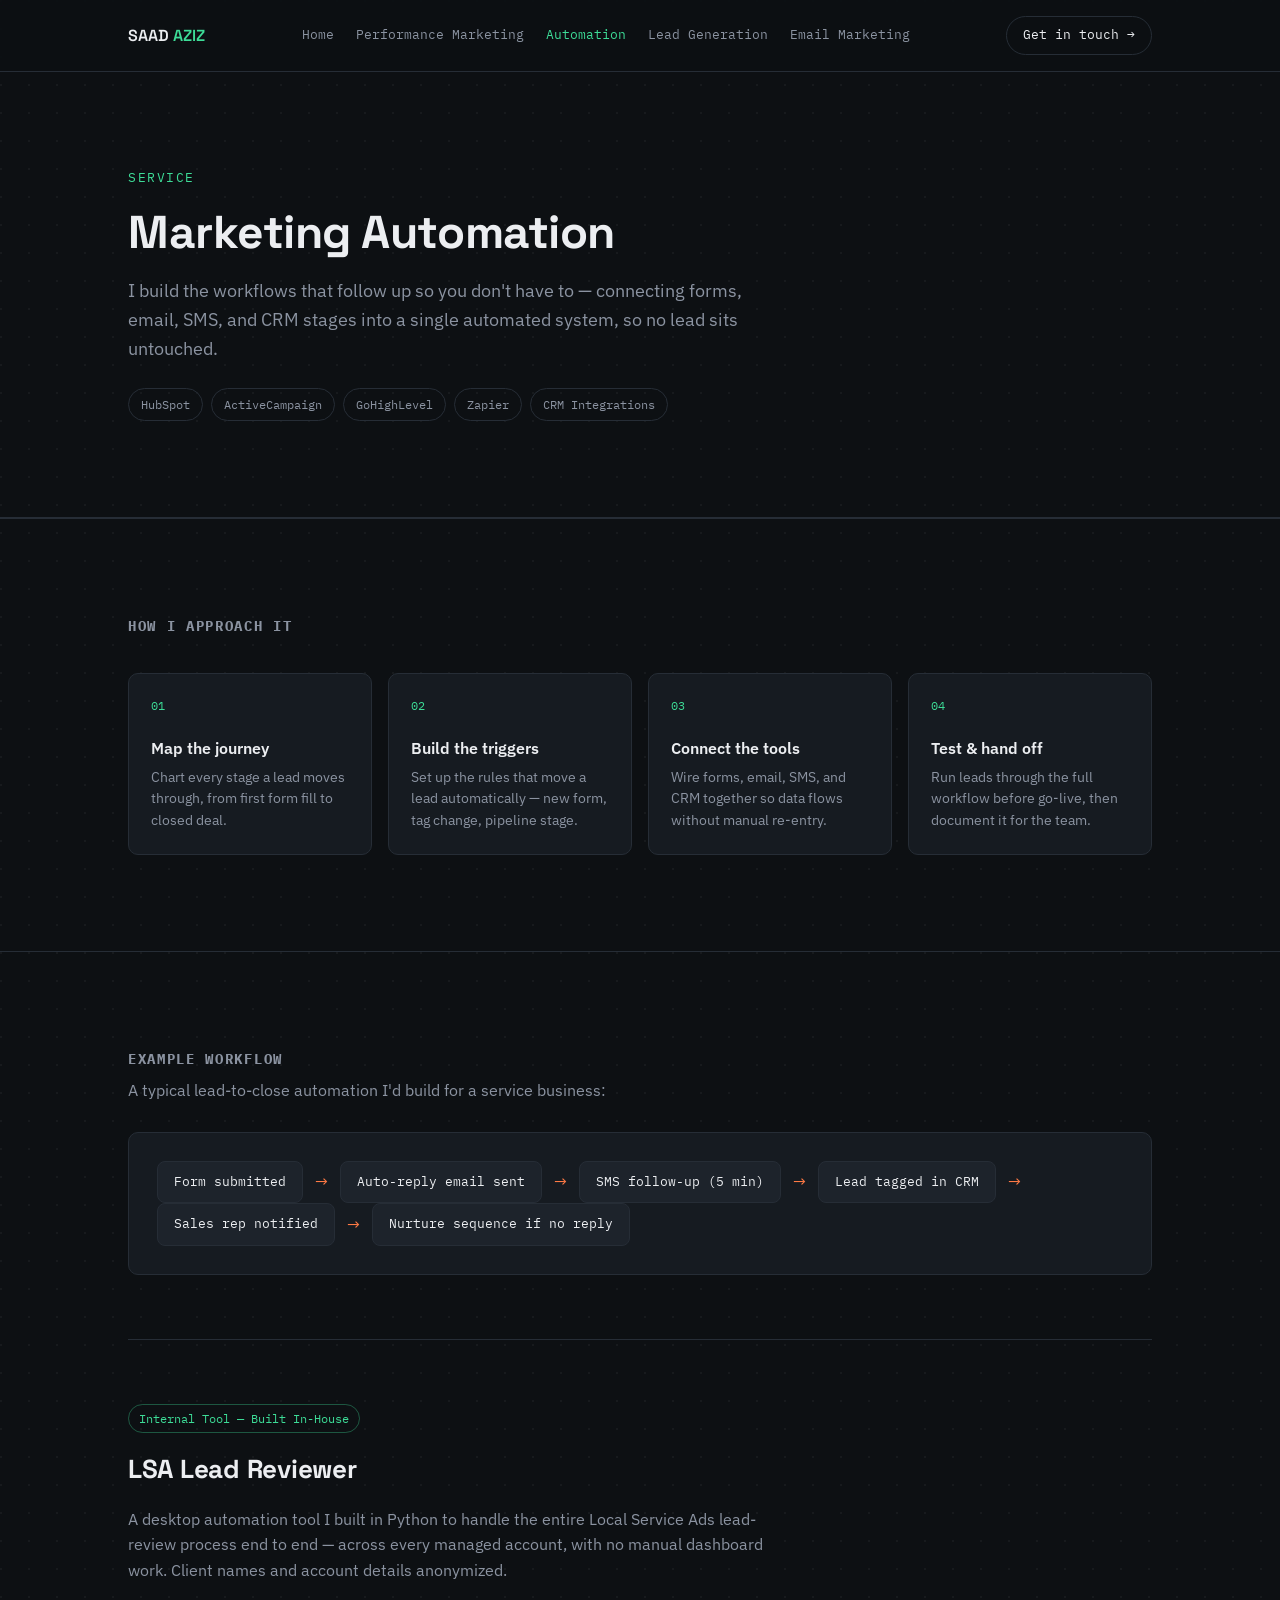
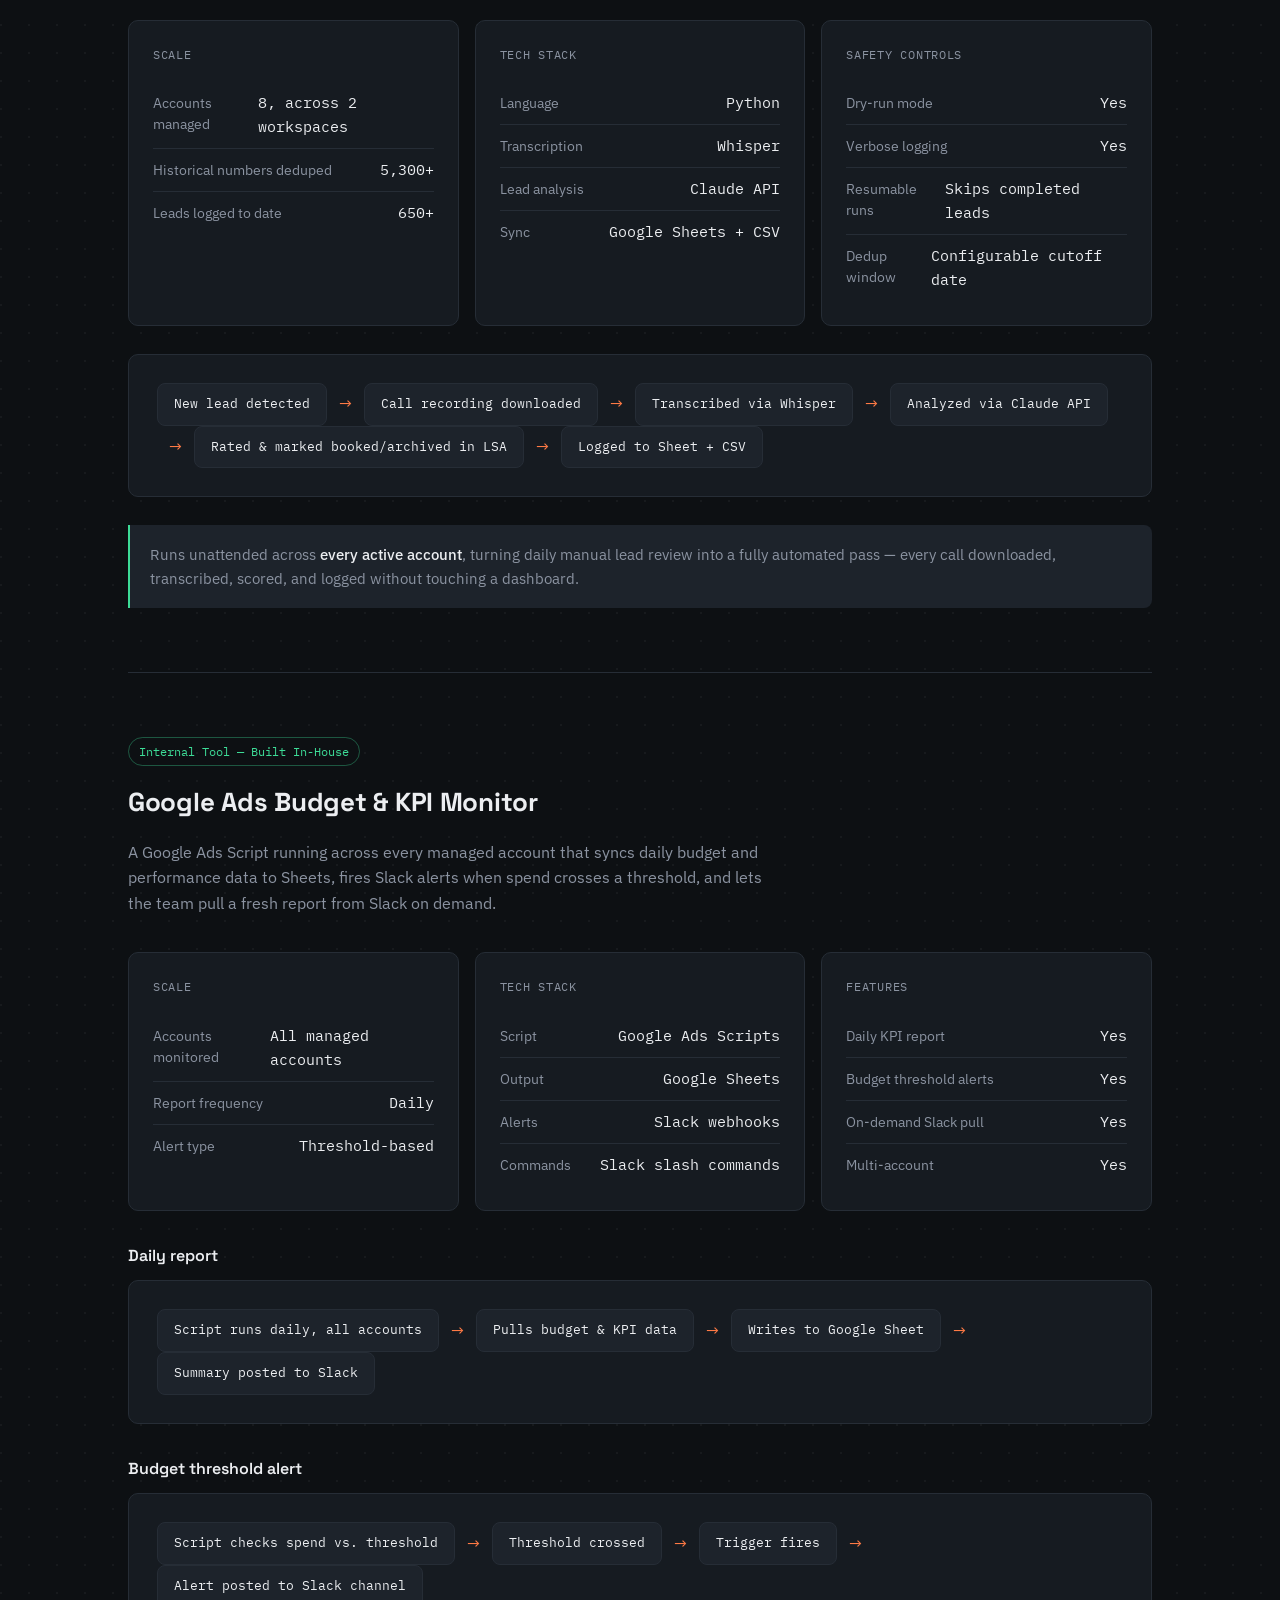
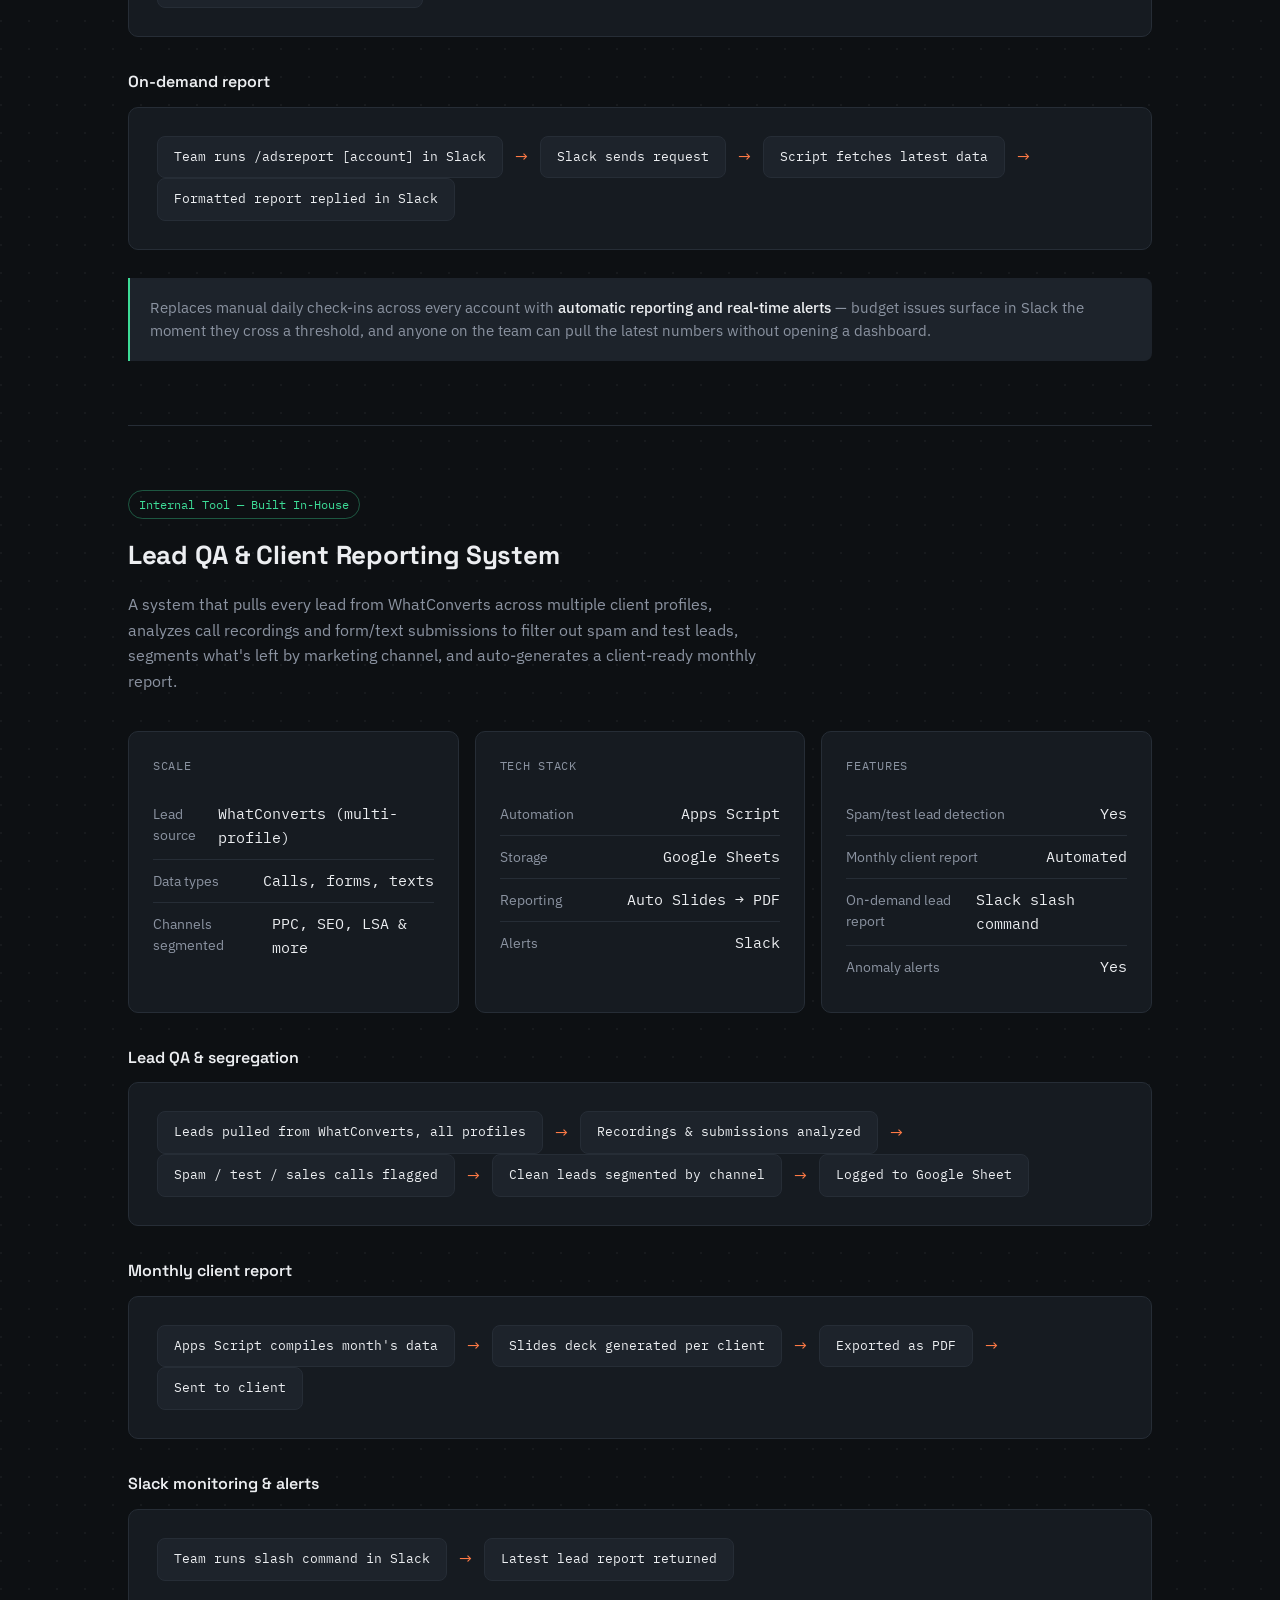
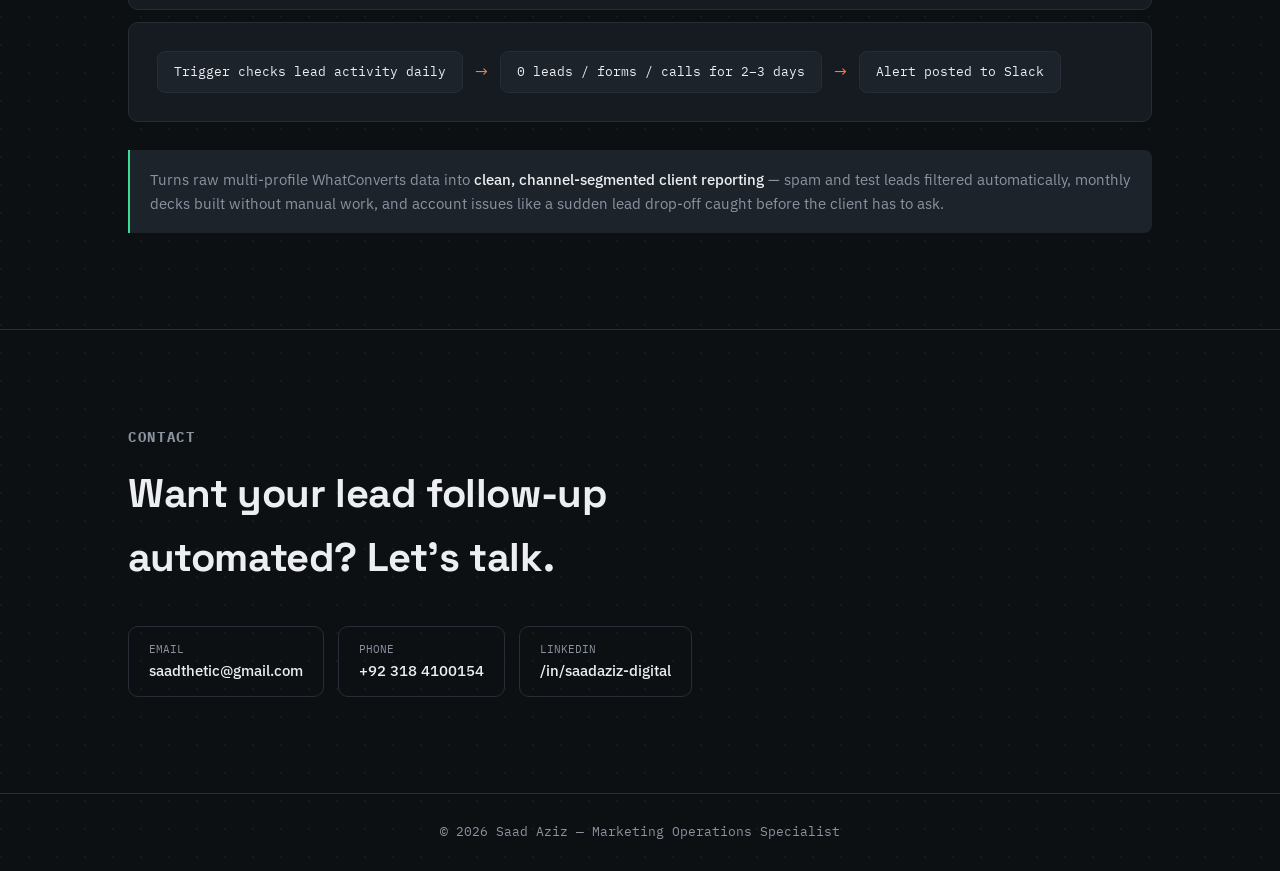
==== automation.html @ 1f9996ec "Add files via upload" ====
<!DOCTYPE html>
<html lang="en">
<head>
<meta charset="UTF-8">
<meta name="viewport" content="width=device-width, initial-scale=1.0">
<title>Marketing Automation — Saad Aziz</title>
<meta name="description" content="Marketing automation and workflow builds by Saad Aziz — connecting forms, email, SMS, and CRM stages.">
<link rel="preconnect" href="https://fonts.googleapis.com">
<link rel="preconnect" href="https://fonts.gstatic.com" crossorigin>
<link href="https://fonts.googleapis.com/css2?family=Space+Grotesk:wght@500;600;700&family=IBM+Plex+Sans:wght@400;500;600&family=IBM+Plex+Mono:wght@400;500&display=swap" rel="stylesheet">
<link rel="stylesheet" href="style.css">
</head>
<body>

<header class="top">
  <div class="topbar">
    <a class="brand" href="index.html">SAAD <span>AZIZ</span></a>
    <nav class="pages">
      <a href="index.html">Home</a>
      <a href="performance-marketing.html">Performance Marketing</a>
      <a href="automation.html" class="active">Automation</a>
      <a href="lead-generation.html">Lead Generation</a>
      <a href="email-marketing.html">Email Marketing</a>
    </nav>
    <a class="top-cta" href="#contact">Get in touch →</a>
  </div>
</header>

<section class="hero service-hero">
  <div class="wrap">
    <div class="eyebrow">Service</div>
    <h1>Marketing Automation</h1>
    <p class="lede">I build the workflows that follow up so you don't have to — connecting forms, email, SMS, and CRM stages into a single automated system, so no lead sits untouched.</p>
    <div class="tool-badges">
      <span class="badge">HubSpot</span>
      <span class="badge">ActiveCampaign</span>
      <span class="badge">GoHighLevel</span>
      <span class="badge">Zapier</span>
      <span class="badge">CRM Integrations</span>
    </div>
  </div>
</section>

<section class="process">
  <div class="wrap">
    <h2 class="section-label">How I approach it</h2>
    <div class="process-grid">
      <div class="process-card">
        <span class="process-step-num">01</span>
        <h4>Map the journey</h4>
        <p>Chart every stage a lead moves through, from first form fill to closed deal.</p>
      </div>
      <div class="process-card">
        <span class="process-step-num">02</span>
        <h4>Build the triggers</h4>
        <p>Set up the rules that move a lead automatically — new form, tag change, pipeline stage.</p>
      </div>
      <div class="process-card">
        <span class="process-step-num">03</span>
        <h4>Connect the tools</h4>
        <p>Wire forms, email, SMS, and CRM together so data flows without manual re-entry.</p>
      </div>
      <div class="process-card">
        <span class="process-step-num">04</span>
        <h4>Test &amp; hand off</h4>
        <p>Run leads through the full workflow before go-live, then document it for the team.</p>
      </div>
    </div>
  </div>
</section>

<section class="work" id="work">
  <div class="wrap">
    <h2 class="section-label">Example workflow</h2>
    <p style="color:var(--muted); max-width:620px; margin-top:8px;">A typical lead-to-close automation I'd build for a service business:</p>

    <div class="flow-diagram" style="margin-top:28px;">
      <span class="flow-step">Form submitted</span><span class="flow-arrow">→</span>
      <span class="flow-step">Auto-reply email sent</span><span class="flow-arrow">→</span>
      <span class="flow-step">SMS follow-up (5 min)</span><span class="flow-arrow">→</span>
      <span class="flow-step">Lead tagged in CRM</span><span class="flow-arrow">→</span>
      <span class="flow-step">Sales rep notified</span><span class="flow-arrow">→</span>
      <span class="flow-step">Nurture sequence if no reply</span>
    </div>

    <div class="case-block" style="margin-top:64px; padding-top:64px; border-top:1px solid var(--line);">
      <div class="case-head">
        <span class="case-tag">Internal Tool — Built In-House</span>
        <h3>LSA Lead Reviewer</h3>
        <p>A desktop automation tool I built in Python to handle the entire Local Service Ads lead-review process end to end — across every managed account, with no manual dashboard work. Client names and account details anonymized.</p>
      </div>

      <div class="stat-grid">
        <div class="stat-panel">
          <span class="stat-panel-label">Scale</span>
          <div class="stat-row"><span class="k">Accounts managed</span><span class="v">8, across 2 workspaces</span></div>
          <div class="stat-row"><span class="k">Historical numbers deduped</span><span class="v">5,300+</span></div>
          <div class="stat-row"><span class="k">Leads logged to date</span><span class="v">650+</span></div>
        </div>
        <div class="stat-panel">
          <span class="stat-panel-label">Tech stack</span>
          <div class="stat-row"><span class="k">Language</span><span class="v">Python</span></div>
          <div class="stat-row"><span class="k">Transcription</span><span class="v">Whisper</span></div>
          <div class="stat-row"><span class="k">Lead analysis</span><span class="v">Claude API</span></div>
          <div class="stat-row"><span class="k">Sync</span><span class="v">Google Sheets + CSV</span></div>
        </div>
        <div class="stat-panel">
          <span class="stat-panel-label">Safety controls</span>
          <div class="stat-row"><span class="k">Dry-run mode</span><span class="v">Yes</span></div>
          <div class="stat-row"><span class="k">Verbose logging</span><span class="v">Yes</span></div>
          <div class="stat-row"><span class="k">Resumable runs</span><span class="v">Skips completed leads</span></div>
          <div class="stat-row"><span class="k">Dedup window</span><span class="v">Configurable cutoff date</span></div>
        </div>
      </div>

      <div class="flow-diagram" style="margin-top:28px;">
        <span class="flow-step">New lead detected</span><span class="flow-arrow">→</span>
        <span class="flow-step">Call recording downloaded</span><span class="flow-arrow">→</span>
        <span class="flow-step">Transcribed via Whisper</span><span class="flow-arrow">→</span>
        <span class="flow-step">Analyzed via Claude API</span><span class="flow-arrow">→</span>
        <span class="flow-step">Rated &amp; marked booked/archived in LSA</span><span class="flow-arrow">→</span>
        <span class="flow-step">Logged to Sheet + CSV</span>
      </div>

      <div class="case-note">
        Runs unattended across <strong>every active account</strong>, turning daily manual lead review into a fully automated pass — every call downloaded, transcribed, scored, and logged without touching a dashboard.
      </div>
    </div>

    <div class="case-block" style="margin-top:64px; padding-top:64px; border-top:1px solid var(--line);">
      <div class="case-head">
        <span class="case-tag">Internal Tool — Built In-House</span>
        <h3>Google Ads Budget &amp; KPI Monitor</h3>
        <p>A Google Ads Script running across every managed account that syncs daily budget and performance data to Sheets, fires Slack alerts when spend crosses a threshold, and lets the team pull a fresh report from Slack on demand.</p>
      </div>

      <div class="stat-grid">
        <div class="stat-panel">
          <span class="stat-panel-label">Scale</span>
          <div class="stat-row"><span class="k">Accounts monitored</span><span class="v">All managed accounts</span></div>
          <div class="stat-row"><span class="k">Report frequency</span><span class="v">Daily</span></div>
          <div class="stat-row"><span class="k">Alert type</span><span class="v">Threshold-based</span></div>
        </div>
        <div class="stat-panel">
          <span class="stat-panel-label">Tech stack</span>
          <div class="stat-row"><span class="k">Script</span><span class="v">Google Ads Scripts</span></div>
          <div class="stat-row"><span class="k">Output</span><span class="v">Google Sheets</span></div>
          <div class="stat-row"><span class="k">Alerts</span><span class="v">Slack webhooks</span></div>
          <div class="stat-row"><span class="k">Commands</span><span class="v">Slack slash commands</span></div>
        </div>
        <div class="stat-panel">
          <span class="stat-panel-label">Features</span>
          <div class="stat-row"><span class="k">Daily KPI report</span><span class="v">Yes</span></div>
          <div class="stat-row"><span class="k">Budget threshold alerts</span><span class="v">Yes</span></div>
          <div class="stat-row"><span class="k">On-demand Slack pull</span><span class="v">Yes</span></div>
          <div class="stat-row"><span class="k">Multi-account</span><span class="v">Yes</span></div>
        </div>
      </div>

      <h4 style="font-family:'Space Grotesk',sans-serif; font-size:16px; margin:32px 0 12px; color:var(--text); font-weight:600;">Daily report</h4>
      <div class="flow-diagram">
        <span class="flow-step">Script runs daily, all accounts</span><span class="flow-arrow">→</span>
        <span class="flow-step">Pulls budget &amp; KPI data</span><span class="flow-arrow">→</span>
        <span class="flow-step">Writes to Google Sheet</span><span class="flow-arrow">→</span>
        <span class="flow-step">Summary posted to Slack</span>
      </div>

      <h4 style="font-family:'Space Grotesk',sans-serif; font-size:16px; margin:32px 0 12px; color:var(--text); font-weight:600;">Budget threshold alert</h4>
      <div class="flow-diagram">
        <span class="flow-step">Script checks spend vs. threshold</span><span class="flow-arrow">→</span>
        <span class="flow-step">Threshold crossed</span><span class="flow-arrow">→</span>
        <span class="flow-step">Trigger fires</span><span class="flow-arrow">→</span>
        <span class="flow-step">Alert posted to Slack channel</span>
      </div>

      <h4 style="font-family:'Space Grotesk',sans-serif; font-size:16px; margin:32px 0 12px; color:var(--text); font-weight:600;">On-demand report</h4>
      <div class="flow-diagram">
        <span class="flow-step">Team runs /adsreport [account] in Slack</span><span class="flow-arrow">→</span>
        <span class="flow-step">Slack sends request</span><span class="flow-arrow">→</span>
        <span class="flow-step">Script fetches latest data</span><span class="flow-arrow">→</span>
        <span class="flow-step">Formatted report replied in Slack</span>
      </div>

      <div class="case-note">
        Replaces manual daily check-ins across every account with <strong>automatic reporting and real-time alerts</strong> — budget issues surface in Slack the moment they cross a threshold, and anyone on the team can pull the latest numbers without opening a dashboard.
      </div>
    </div>

    <div class="case-block" style="margin-top:64px; padding-top:64px; border-top:1px solid var(--line);">
      <div class="case-head">
        <span class="case-tag">Internal Tool — Built In-House</span>
        <h3>Lead QA &amp; Client Reporting System</h3>
        <p>A system that pulls every lead from WhatConverts across multiple client profiles, analyzes call recordings and form/text submissions to filter out spam and test leads, segments what's left by marketing channel, and auto-generates a client-ready monthly report.</p>
      </div>

      <div class="stat-grid">
        <div class="stat-panel">
          <span class="stat-panel-label">Scale</span>
          <div class="stat-row"><span class="k">Lead source</span><span class="v">WhatConverts (multi-profile)</span></div>
          <div class="stat-row"><span class="k">Data types</span><span class="v">Calls, forms, texts</span></div>
          <div class="stat-row"><span class="k">Channels segmented</span><span class="v">PPC, SEO, LSA &amp; more</span></div>
        </div>
        <div class="stat-panel">
          <span class="stat-panel-label">Tech stack</span>
          <div class="stat-row"><span class="k">Automation</span><span class="v">Apps Script</span></div>
          <div class="stat-row"><span class="k">Storage</span><span class="v">Google Sheets</span></div>
          <div class="stat-row"><span class="k">Reporting</span><span class="v">Auto Slides → PDF</span></div>
          <div class="stat-row"><span class="k">Alerts</span><span class="v">Slack</span></div>
        </div>
        <div class="stat-panel">
          <span class="stat-panel-label">Features</span>
          <div class="stat-row"><span class="k">Spam/test lead detection</span><span class="v">Yes</span></div>
          <div class="stat-row"><span class="k">Monthly client report</span><span class="v">Automated</span></div>
          <div class="stat-row"><span class="k">On-demand lead report</span><span class="v">Slack slash command</span></div>
          <div class="stat-row"><span class="k">Anomaly alerts</span><span class="v">Yes</span></div>
        </div>
      </div>

      <h4 style="font-family:'Space Grotesk',sans-serif; font-size:16px; margin:32px 0 12px; color:var(--text); font-weight:600;">Lead QA &amp; segregation</h4>
      <div class="flow-diagram">
        <span class="flow-step">Leads pulled from WhatConverts, all profiles</span><span class="flow-arrow">→</span>
        <span class="flow-step">Recordings &amp; submissions analyzed</span><span class="flow-arrow">→</span>
        <span class="flow-step">Spam / test / sales calls flagged</span><span class="flow-arrow">→</span>
        <span class="flow-step">Clean leads segmented by channel</span><span class="flow-arrow">→</span>
        <span class="flow-step">Logged to Google Sheet</span>
      </div>

      <h4 style="font-family:'Space Grotesk',sans-serif; font-size:16px; margin:32px 0 12px; color:var(--text); font-weight:600;">Monthly client report</h4>
      <div class="flow-diagram">
        <span class="flow-step">Apps Script compiles month's data</span><span class="flow-arrow">→</span>
        <span class="flow-step">Slides deck generated per client</span><span class="flow-arrow">→</span>
        <span class="flow-step">Exported as PDF</span><span class="flow-arrow">→</span>
        <span class="flow-step">Sent to client</span>
      </div>

      <h4 style="font-family:'Space Grotesk',sans-serif; font-size:16px; margin:32px 0 12px; color:var(--text); font-weight:600;">Slack monitoring &amp; alerts</h4>
      <div class="flow-diagram">
        <span class="flow-step">Team runs slash command in Slack</span><span class="flow-arrow">→</span>
        <span class="flow-step">Latest lead report returned</span>
      </div>
      <div class="flow-diagram" style="margin-top:12px;">
        <span class="flow-step">Trigger checks lead activity daily</span><span class="flow-arrow">→</span>
        <span class="flow-step">0 leads / forms / calls for 2–3 days</span><span class="flow-arrow">→</span>
        <span class="flow-step">Alert posted to Slack</span>
      </div>

      <div class="case-note">
        Turns raw multi-profile WhatConverts data into <strong>clean, channel-segmented client reporting</strong> — spam and test leads filtered automatically, monthly decks built without manual work, and account issues like a sudden lead drop-off caught before the client has to ask.
      </div>
    </div>

    <!--
      ADD MORE CASE STUDIES HERE.
      Copy a .case-block above and paste it below this comment for the next automation
      project — client workflows or more internal tools both work well here.
    -->
  </div>
</section>

<section class="contact" id="contact">
  <div class="wrap">
    <h2 class="section-label">Contact</h2>
    <h3 style="margin-top:14px;">Want your lead follow-up automated? Let's talk.</h3>
    <div class="contact-links">
      <a class="clink" href="mailto:saadthetic@gmail.com">
        <div><span class="lab">Email</span><span class="val">saadthetic@gmail.com</span></div>
      </a>
      <a class="clink" href="tel:+923184100154">
        <div><span class="lab">Phone</span><span class="val">+92 318 4100154</span></div>
      </a>
      <a class="clink" href="https://www.linkedin.com/in/saadaziz-digital/" target="_blank" rel="noopener">
        <div><span class="lab">LinkedIn</span><span class="val">/in/saadaziz-digital</span></div>
      </a>
    </div>
  </div>
</section>

<footer>© 2026 Saad Aziz — Marketing Operations Specialist</footer>

</body>
</html>
---- style.css ----
:root{
  --bg:#0D1013;
  --surface:#161B21;
  --surface-2:#1D232B;
  --line:#262D36;
  --text:#ECEEF1;
  --muted:#8B93A1;
  --mint:#3DDC97;
  --coral:#FF7A45;
  --radius:10px;
}
*{box-sizing:border-box;}
html{scroll-behavior:smooth;}
body{
  margin:0;
  background:
    radial-gradient(circle at 1px 1px, rgba(255,255,255,0.045) 1px, transparent 1px) 0 0/28px 28px,
    var(--bg);
  color:var(--text);
  font-family:'IBM Plex Sans', sans-serif;
  line-height:1.6;
  -webkit-font-smoothing:antialiased;
}
a{color:inherit;}
h1,h2,h3{font-family:'Space Grotesk',sans-serif; margin:0; letter-spacing:-0.01em;}
.mono{font-family:'IBM Plex Mono', monospace;}
.wrap{max-width:1080px; margin:0 auto; padding:0 28px;}
section{padding:96px 0;}
@media(max-width:700px){section{padding:64px 0;}}

/* ---------- Top nav ---------- */
header.top{
  position:sticky; top:0; z-index:50;
  background:rgba(13,16,19,0.9);
  backdrop-filter:blur(8px);
  border-bottom:1px solid var(--line);
}
.topbar{
  display:flex; align-items:center; justify-content:space-between;
  padding:16px 28px; max-width:1080px; margin:0 auto; gap:16px;
}
.brand{font-family:'Space Grotesk',sans-serif; font-weight:600; font-size:16px; flex-shrink:0; text-decoration:none;}
.brand span{color:var(--mint);}
nav.pages{display:flex; gap:22px; flex-wrap:wrap;}
nav.pages a{
  font-family:'IBM Plex Mono',monospace; font-size:13px; text-decoration:none;
  color:var(--muted); transition:color .2s;
}
nav.pages a:hover, nav.pages a.active{color:var(--mint);}
.top-cta{
  font-family:'IBM Plex Mono',monospace; font-size:13px;
  color:var(--text); text-decoration:none; flex-shrink:0;
  border:1px solid var(--line); padding:8px 16px; border-radius:100px;
  transition:border-color .2s, color .2s;
}
.top-cta:hover{border-color:var(--mint); color:var(--mint);}
@media(max-width:820px){
  .topbar{flex-wrap:wrap;}
  nav.pages{order:3; width:100%; padding-top:4px; gap:16px;}
}

/* ---------- Hero ---------- */
.eyebrow{
  font-family:'IBM Plex Mono',monospace; font-size:13px; color:var(--mint);
  text-transform:uppercase; letter-spacing:0.12em; margin-bottom:18px;
}
.hero h1{
  font-size:clamp(32px,5vw,54px);
  font-weight:700; line-height:1.1;
  max-width:820px;
}
.hero .lede{margin-top:20px; color:var(--muted); font-size:18px; max-width:620px;}
.hero-ctas{margin-top:32px; display:flex; gap:14px; flex-wrap:wrap;}
.btn{
  font-family:'IBM Plex Mono',monospace; font-size:14px; text-decoration:none;
  padding:13px 22px; border-radius:100px; display:inline-block; border:none; cursor:pointer;
  transition:transform .15s ease, opacity .15s ease;
}
.btn:hover{transform:translateY(-1px);}
.btn-primary{background:var(--mint); color:#08110D; font-weight:500;}
.btn-ghost{border:1px solid var(--line); color:var(--text);}
.btn-ghost:hover{border-color:var(--coral);}

/* ---------- Pipeline signature (home only) ---------- */
.pipeline{margin-top:72px; display:flex; align-items:center;}
.p-node{display:flex; flex-direction:column; align-items:center; gap:10px; flex-shrink:0;}
.p-dot{width:14px; height:14px; border-radius:50%; background:var(--surface-2); border:2px solid var(--mint); box-shadow:0 0 0 6px rgba(61,220,151,0.08);}
.p-node:nth-child(4n+3) .p-dot, .p-node:nth-child(4n+4) .p-dot{border-color:var(--coral); box-shadow:0 0 0 6px rgba(255,122,69,0.08);}
.p-label{font-family:'IBM Plex Mono',monospace; font-size:11.5px; text-transform:uppercase; letter-spacing:0.08em; color:var(--muted); white-space:nowrap;}
.p-line{flex:1; height:2px; margin:0 2px; margin-bottom:22px; background-image:repeating-linear-gradient(90deg, var(--mint) 0 8px, transparent 8px 18px); background-size:200% 2px; animation:flow 5s linear infinite;}
@keyframes flow{to{background-position:-100% 0;}}
@media(max-width:680px){
  .pipeline{flex-direction:column; align-items:flex-start; gap:0;}
  .p-node{flex-direction:row; align-items:center;}
  .p-line{width:2px; height:36px; margin:0 0 0 6px; background-image:repeating-linear-gradient(180deg, var(--mint) 0 8px, transparent 8px 18px); background-size:2px 200%; animation:flowV 5s linear infinite;}
}
@keyframes flowV{to{background-position:0 -100%;}}
@media(prefers-reduced-motion:reduce){.p-line, .p-line-v{animation:none;}}

/* ---------- Section label ---------- */
.section-label{font-size:14px; color:var(--muted); font-family:'IBM Plex Mono',monospace; text-transform:uppercase; letter-spacing:0.12em;}

/* ---------- About ---------- */
.about{border-top:1px solid var(--line);}
.about-grid{display:grid; grid-template-columns:180px 1fr; gap:48px;}
@media(max-width:640px){.about-grid{grid-template-columns:1fr;}}
.about p{font-size:17px; max-width:640px;}
.about p + p{margin-top:14px;}

/* ---------- Services overview (home) ---------- */
.services{border-top:1px solid var(--line);}
.svc-head{display:flex; align-items:baseline; justify-content:space-between; margin-bottom:40px; flex-wrap:wrap; gap:12px;}
.svc-head h3{font-size:28px;}
.svc-grid{display:grid; grid-template-columns:repeat(2,1fr); gap:1px; background:var(--line); border:1px solid var(--line); border-radius:var(--radius); overflow:hidden;}
@media(max-width:640px){.svc-grid{grid-template-columns:1fr;}}
.svc-card{background:var(--surface); padding:30px 26px; min-height:170px; display:flex; flex-direction:column; gap:10px; text-decoration:none; transition:background .2s;}
.svc-card:hover{background:var(--surface-2);}
.svc-num{font-family:'IBM Plex Mono',monospace; font-size:12px; color:var(--coral);}
.svc-card h4{font-family:'Space Grotesk',sans-serif; font-size:18px; font-weight:600; margin:0;}
.svc-card p{color:var(--muted); font-size:14.5px; margin:0;}
.svc-arrow{margin-top:auto; font-family:'IBM Plex Mono',monospace; font-size:13px; color:var(--mint);}

/* ---------- Service landing pages ---------- */
.service-hero{border-bottom:1px solid var(--line);}
.service-hero h1{font-size:clamp(30px,4.6vw,46px); max-width:760px;}
.service-hero .lede{max-width:620px;}
.tool-badges{display:flex; flex-wrap:wrap; gap:8px; margin-top:24px;}
.badge{font-family:'IBM Plex Mono',monospace; font-size:12px; color:var(--muted); border:1px solid var(--line); padding:6px 12px; border-radius:100px;}

/* Process steps */
.process{border-top:1px solid var(--line);}
.process-grid{display:grid; grid-template-columns:repeat(4,1fr); gap:16px; margin-top:36px;}
@media(max-width:820px){.process-grid{grid-template-columns:repeat(2,1fr);}}
@media(max-width:560px){.process-grid{grid-template-columns:1fr;}}
.process-card{background:var(--surface); border:1px solid var(--line); border-radius:var(--radius); padding:22px;}
.process-step-num{font-family:'IBM Plex Mono',monospace; font-size:12px; color:var(--mint); margin-bottom:10px; display:block;}
.process-card h4{font-size:15.5px; font-weight:600; margin-bottom:6px;}
.process-card p{color:var(--muted); font-size:13.5px; margin:0;}

/* ---------- Case studies ---------- */
.work{border-top:1px solid var(--line);}
.case-block + .case-block{margin-top:64px; padding-top:64px; border-top:1px solid var(--line);}
.case-head{margin-bottom:36px;}
.case-head h3{font-size:26px; margin-bottom:8px;}
.case-tag{display:inline-block; font-family:'IBM Plex Mono',monospace; font-size:12px; color:var(--mint); border:1px solid rgba(61,220,151,0.35); padding:4px 10px; border-radius:100px; margin-bottom:16px;}
.case-head p{color:var(--muted); max-width:640px;}
.stat-grid{display:grid; grid-template-columns:repeat(3,1fr); gap:16px;}
@media(max-width:820px){.stat-grid{grid-template-columns:1fr;}}
.stat-panel{background:var(--surface); border:1px solid var(--line); border-radius:var(--radius); padding:24px;}
.stat-panel-label{font-family:'IBM Plex Mono',monospace; font-size:12px; color:var(--muted); text-transform:uppercase; letter-spacing:0.06em; margin-bottom:18px; display:block;}
.stat-row{display:flex; justify-content:space-between; align-items:baseline; padding:9px 0; border-top:1px solid var(--line);}
.stat-row:first-of-type{border-top:none;}
.stat-row .k{color:var(--muted); font-size:13.5px;}
.stat-row .v{font-family:'IBM Plex Mono',monospace; font-size:15px; color:var(--text);}
.case-note{margin-top:28px; padding:18px 20px; background:var(--surface-2); border-left:2px solid var(--mint); border-radius:0 8px 8px 0; color:var(--muted); font-size:14.5px;}
.case-note strong{color:var(--text); font-weight:500;}

/* Workflow diagram (automation case studies) */
.flow-diagram{display:flex; flex-wrap:wrap; align-items:center; gap:0; background:var(--surface); border:1px solid var(--line); border-radius:var(--radius); padding:28px;}
.flow-step{font-family:'IBM Plex Mono',monospace; font-size:13px; background:var(--surface-2); border:1px solid var(--line); padding:10px 16px; border-radius:8px; white-space:nowrap;}
.flow-arrow{color:var(--coral); padding:0 12px; font-size:16px;}

/* Empty state (pages awaiting examples) */
.empty-state{
  background:var(--surface); border:1px dashed var(--line); border-radius:var(--radius);
  padding:40px 28px; text-align:center; color:var(--muted); font-size:15px;
}
.empty-state strong{color:var(--text);}

/* Compact client card grid (portfolio snapshot) */
.client-grid{display:grid; grid-template-columns:repeat(3,1fr); gap:16px;}
@media(max-width:820px){.client-grid{grid-template-columns:repeat(2,1fr);}}
@media(max-width:560px){.client-grid{grid-template-columns:1fr;}}
.client-card{background:var(--surface); border:1px solid var(--line); border-radius:var(--radius); padding:20px;}
.client-card h4{font-family:'Space Grotesk',sans-serif; font-size:15.5px; font-weight:600; margin-bottom:2px;}
.client-card .client-period{font-family:'IBM Plex Mono',monospace; font-size:11px; color:var(--muted); margin-bottom:14px; display:block;}
.client-card .stat-row{padding:6px 0; font-size:13px;}
.client-card .stat-row .k{font-size:12px;}
.client-card .stat-row .v{font-size:13px;}

/* ---------- Contact ---------- */
.contact{border-top:1px solid var(--line);}
.contact h3{font-size:clamp(26px,3.6vw,40px); max-width:640px;}
.contact-links{margin-top:36px; display:flex; flex-wrap:wrap; gap:14px;}
.clink{display:flex; align-items:center; gap:10px; border:1px solid var(--line); padding:14px 20px; border-radius:10px; text-decoration:none; font-size:14.5px; transition:border-color .2s, background .2s;}
.clink:hover{border-color:var(--mint); background:var(--surface);}
.clink .lab{color:var(--muted); font-family:'IBM Plex Mono',monospace; font-size:11px; text-transform:uppercase; display:block;}
.clink .val{font-weight:500;}

footer{border-top:1px solid var(--line); padding:28px 0; text-align:center; color:var(--muted); font-size:13px; font-family:'IBM Plex Mono',monospace;}

:focus-visible{outline:2px solid var(--mint); outline-offset:3px;}
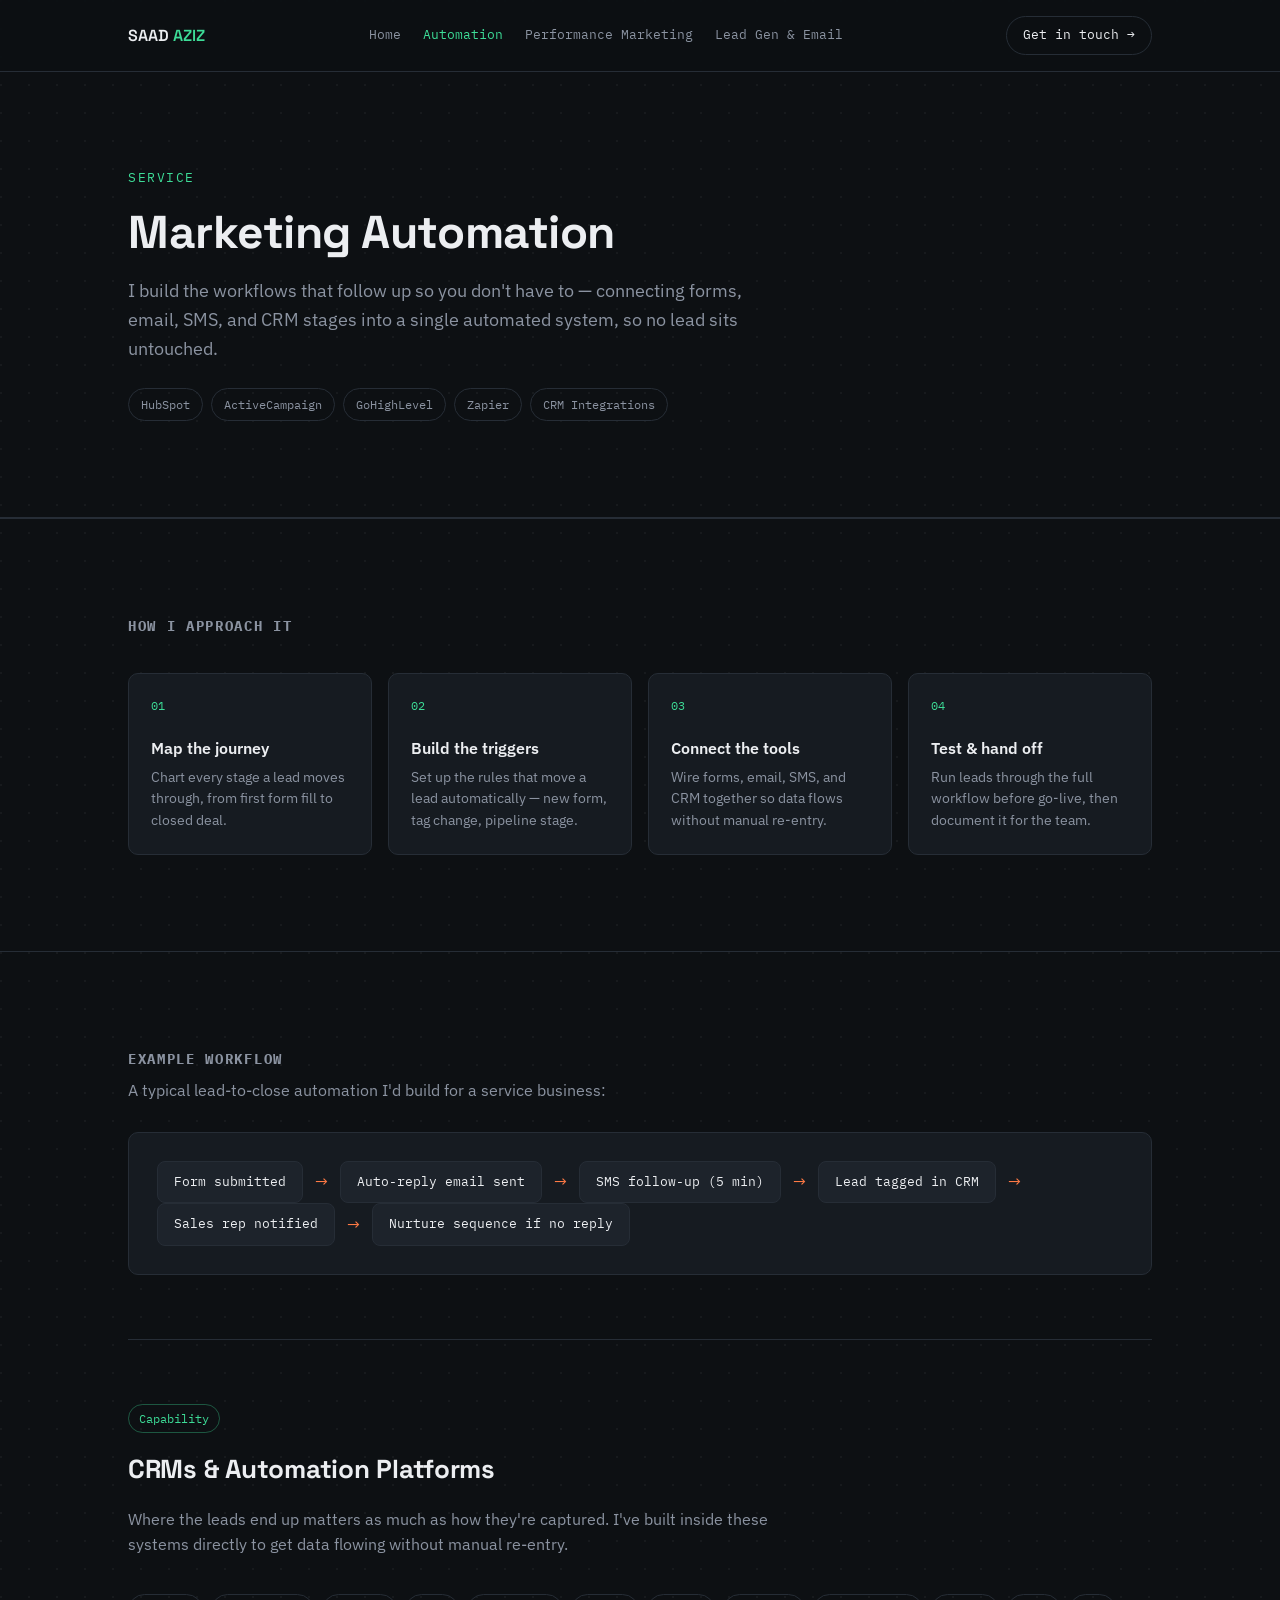
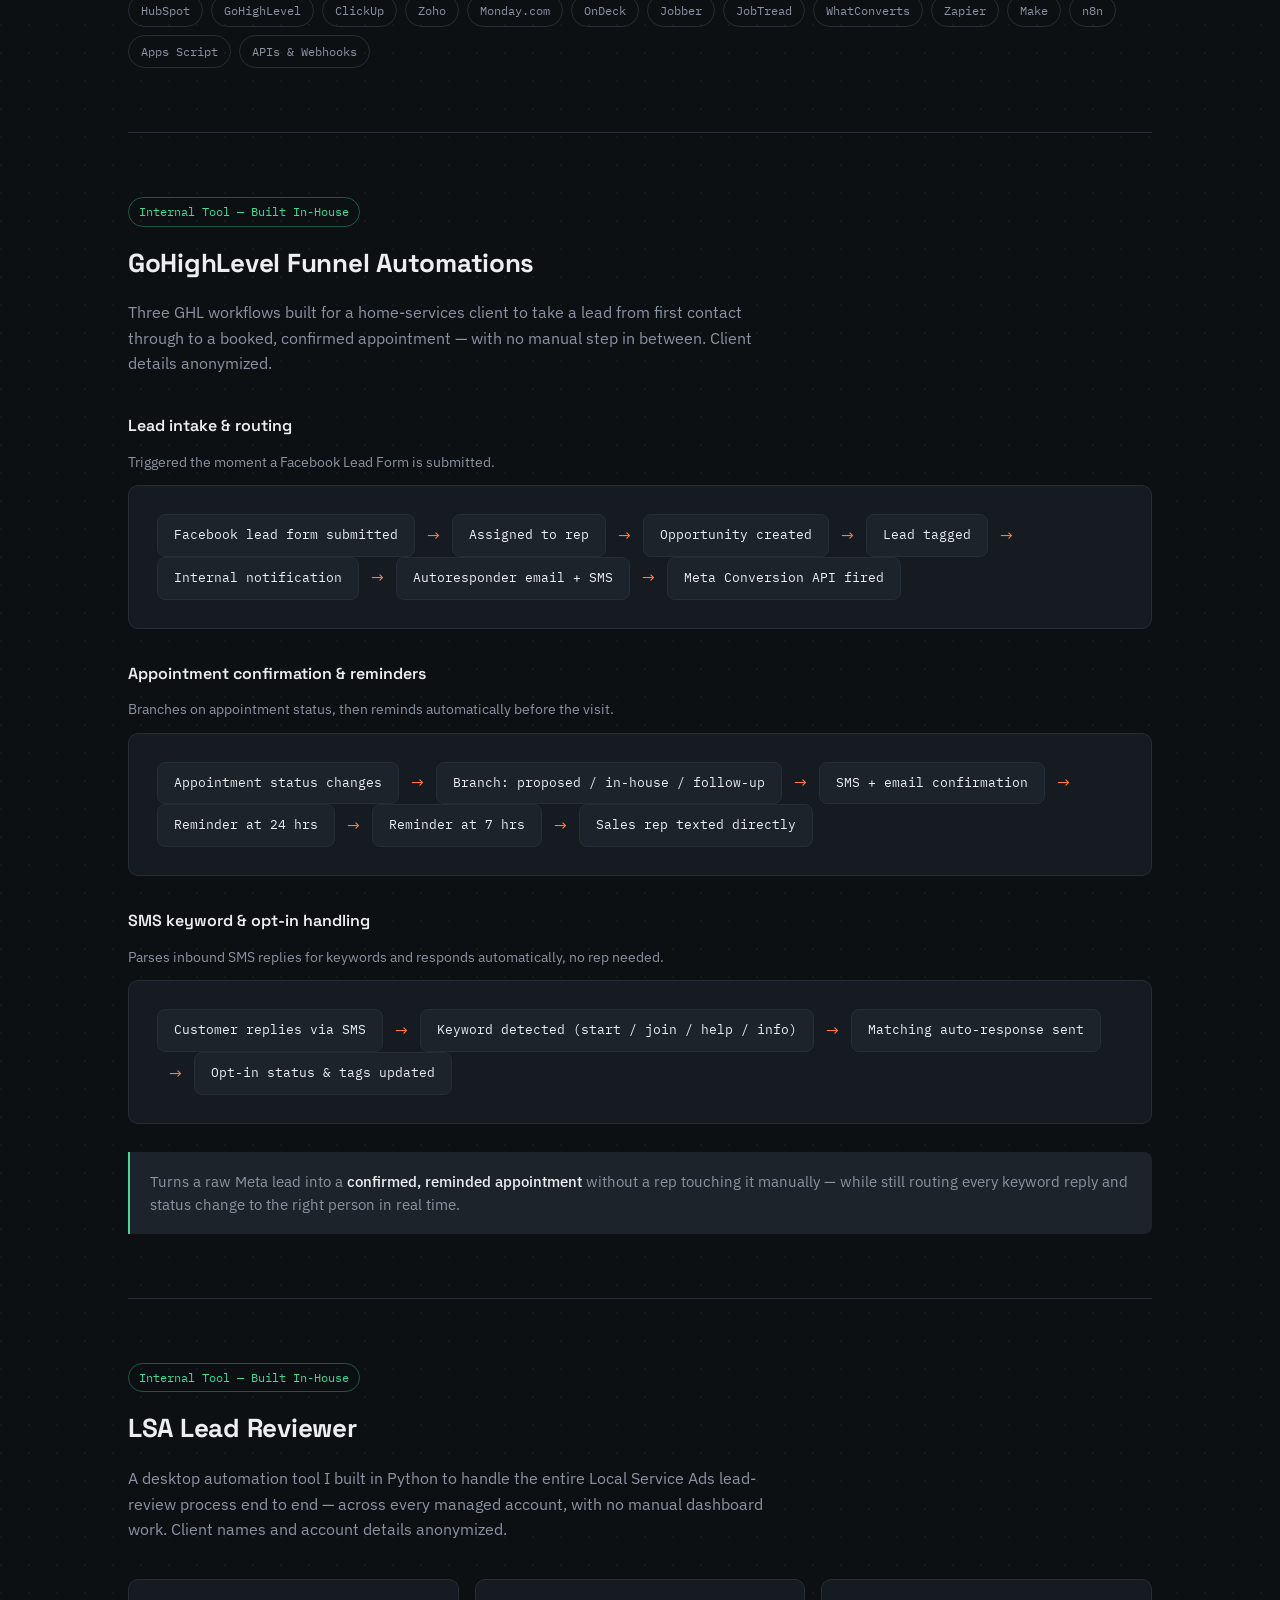
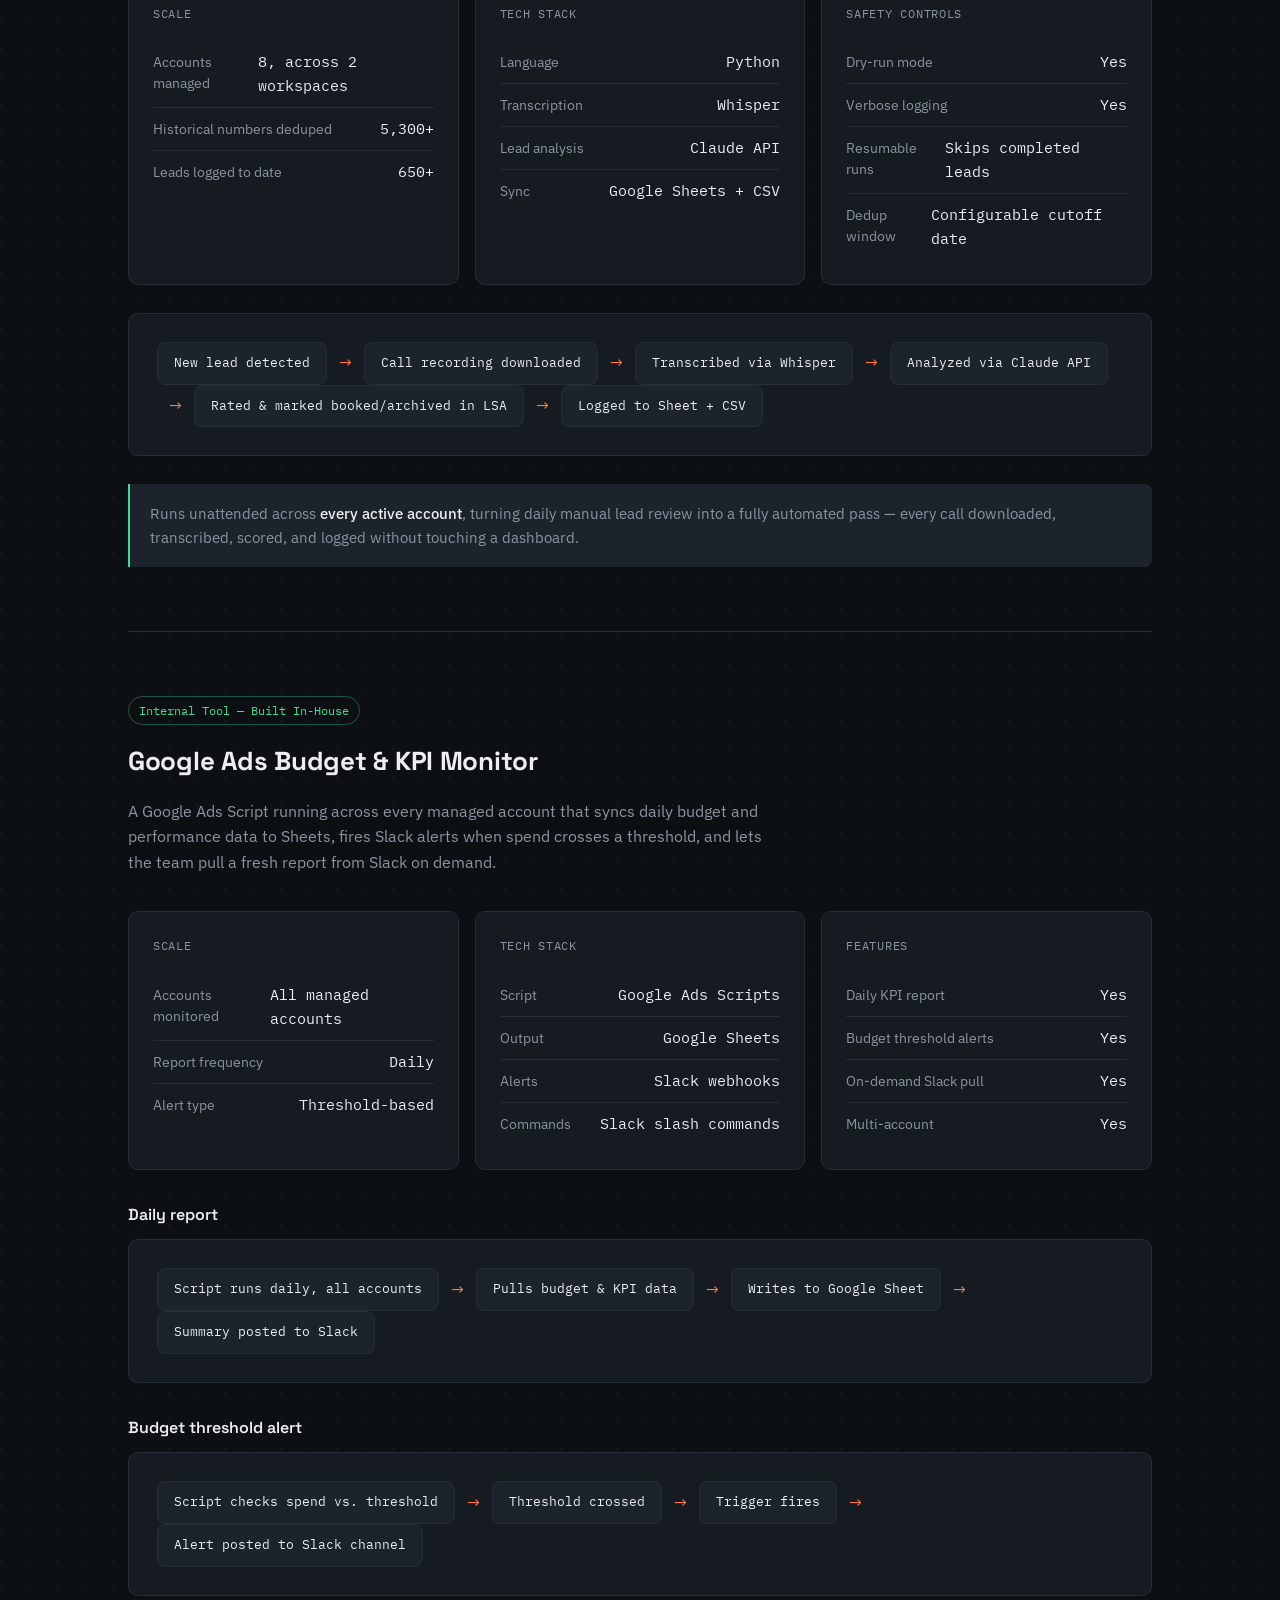
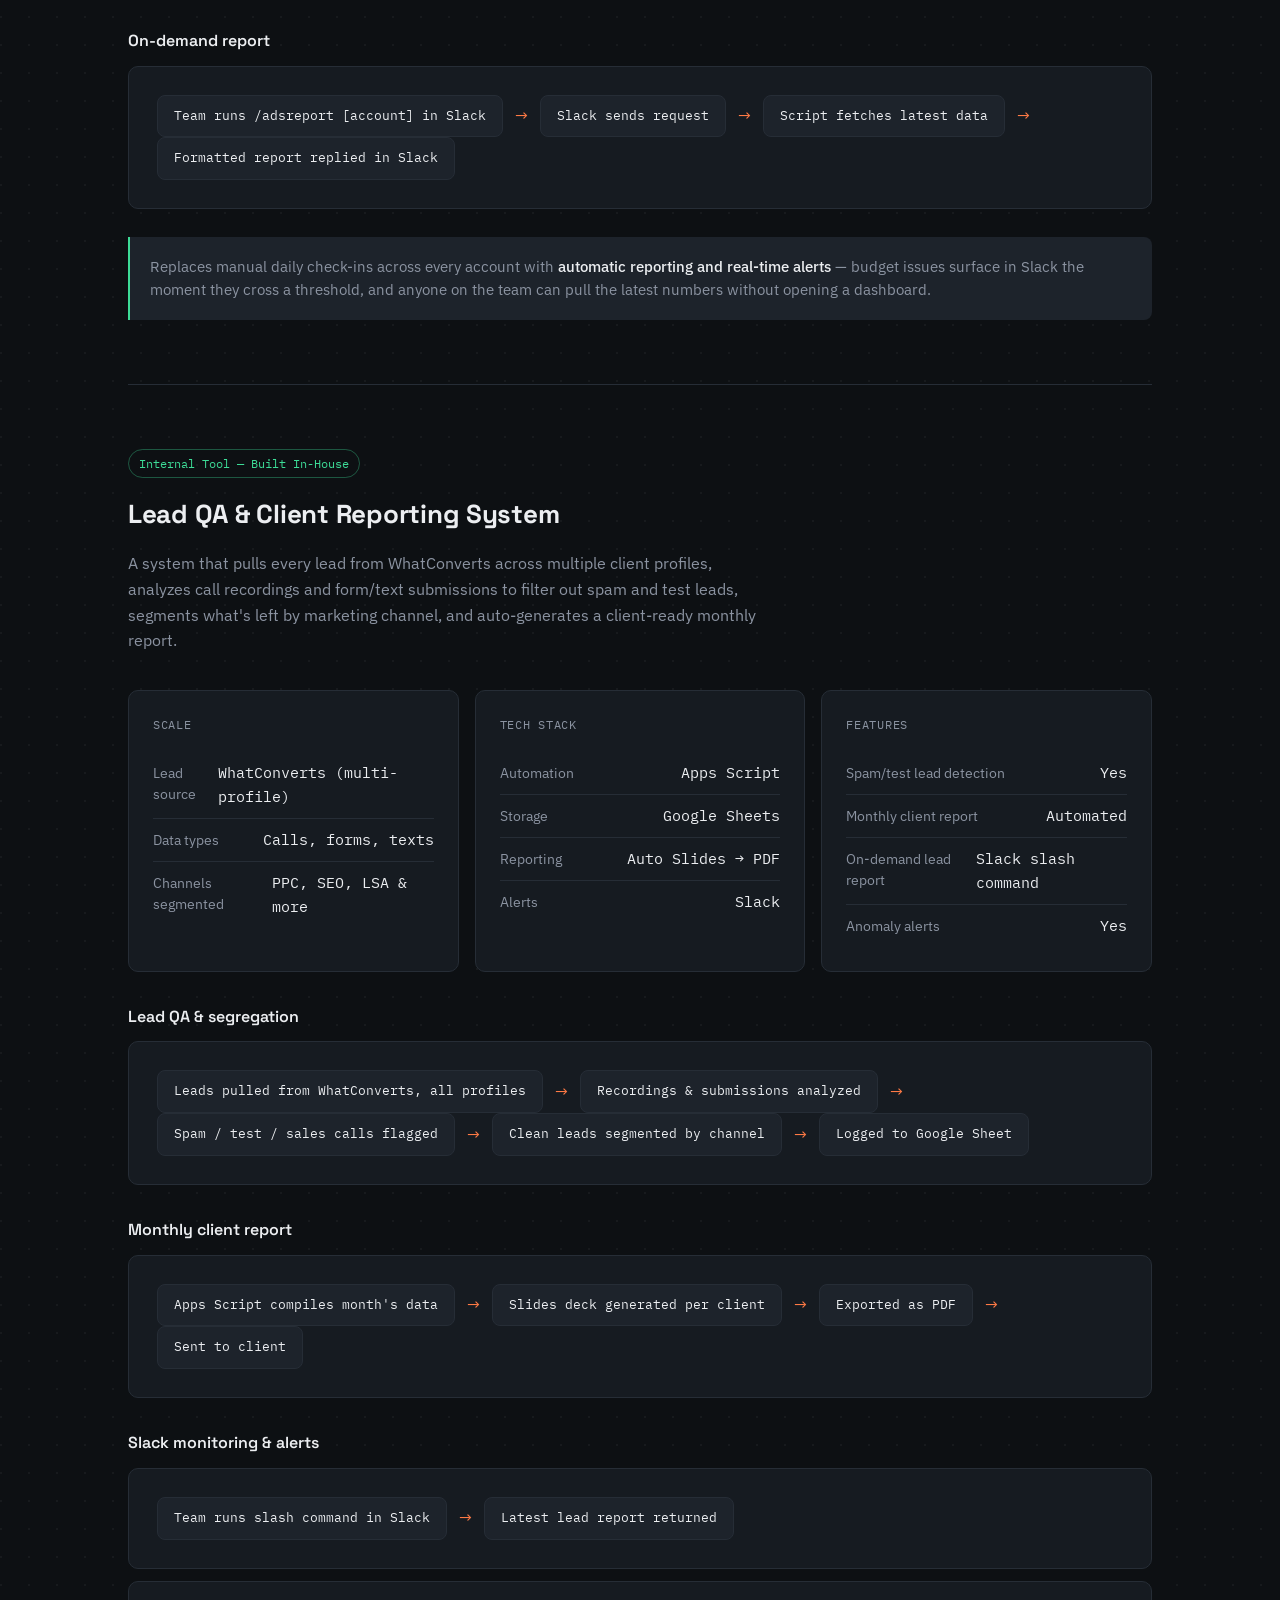
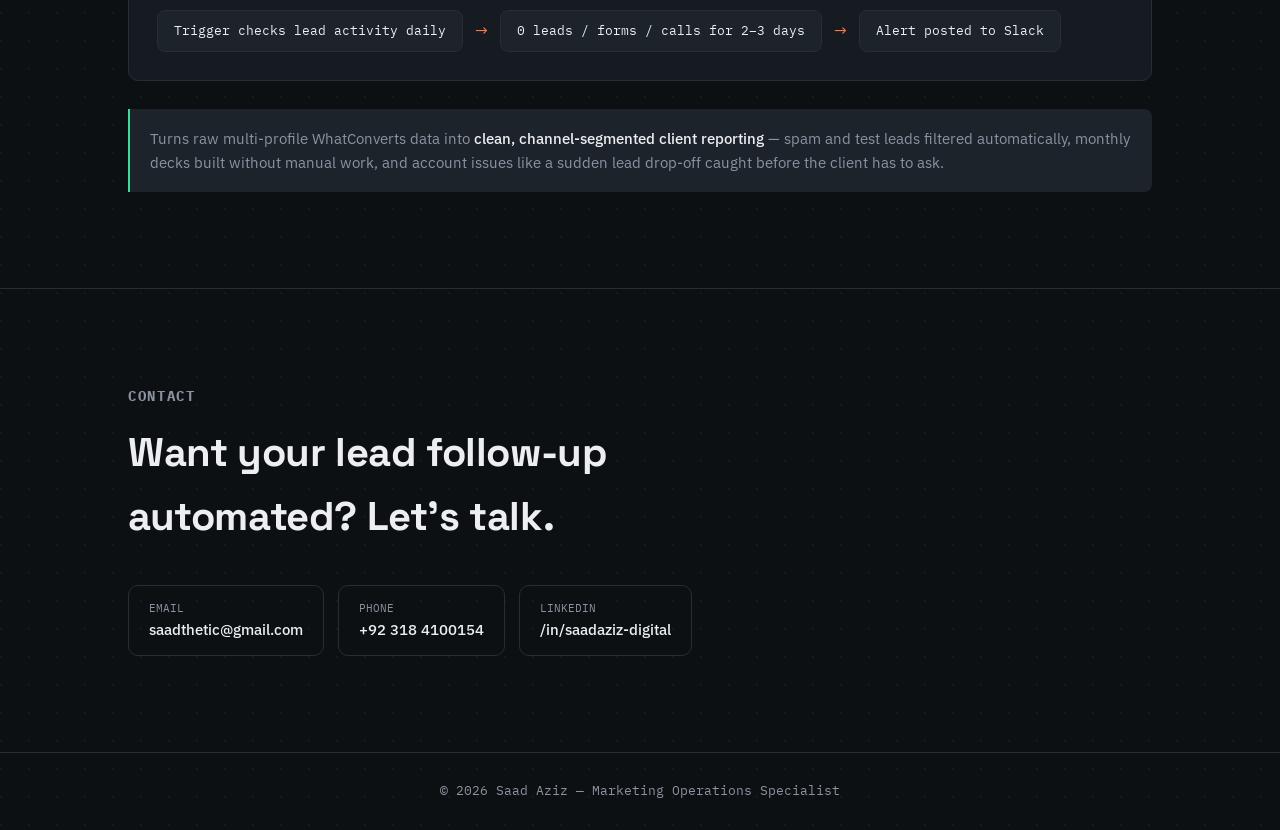
==== commit 68edefd2: "Add files via upload" ====
--- a/automation.html
+++ b/automation.html
@@ -17,10 +17,9 @@
     <a class="brand" href="index.html">SAAD <span>AZIZ</span></a>
     <nav class="pages">
       <a href="index.html">Home</a>
+      <a href="automation.html" class="active">Automation</a>
       <a href="performance-marketing.html">Performance Marketing</a>
-      <a href="automation.html" class="active">Automation</a>
-      <a href="lead-generation.html">Lead Generation</a>
-      <a href="email-marketing.html">Email Marketing</a>
+      <a href="lead-gen-email.html">Lead Gen &amp; Email</a>
     </nav>
     <a class="top-cta" href="#contact">Get in touch →</a>
   </div>
@@ -81,6 +80,74 @@
       <span class="flow-step">Lead tagged in CRM</span><span class="flow-arrow">→</span>
       <span class="flow-step">Sales rep notified</span><span class="flow-arrow">→</span>
       <span class="flow-step">Nurture sequence if no reply</span>
+    </div>
+
+    <div class="case-block" style="margin-top:64px; padding-top:64px; border-top:1px solid var(--line);">
+      <div class="case-head">
+        <span class="case-tag">Capability</span>
+        <h3>CRMs &amp; Automation Platforms</h3>
+        <p>Where the leads end up matters as much as how they're captured. I've built inside these systems directly to get data flowing without manual re-entry.</p>
+      </div>
+      <div class="tool-badges">
+        <span class="badge">HubSpot</span>
+        <span class="badge">GoHighLevel</span>
+        <span class="badge">ClickUp</span>
+        <span class="badge">Zoho</span>
+        <span class="badge">Monday.com</span>
+        <span class="badge">OnDeck</span>
+        <span class="badge">Jobber</span>
+        <span class="badge">JobTread</span>
+        <span class="badge">WhatConverts</span>
+        <span class="badge">Zapier</span>
+        <span class="badge">Make</span>
+        <span class="badge">n8n</span>
+        <span class="badge">Apps Script</span>
+        <span class="badge">APIs &amp; Webhooks</span>
+      </div>
+    </div>
+
+    <div class="case-block" style="margin-top:64px; padding-top:64px; border-top:1px solid var(--line);">
+      <div class="case-head">
+        <span class="case-tag">Internal Tool — Built In-House</span>
+        <h3>GoHighLevel Funnel Automations</h3>
+        <p>Three GHL workflows built for a home-services client to take a lead from first contact through to a booked, confirmed appointment — with no manual step in between. Client details anonymized.</p>
+      </div>
+
+      <h4 style="font-family:'Space Grotesk',sans-serif; font-size:16px; margin:8px 0 12px; color:var(--text); font-weight:600;">Lead intake &amp; routing</h4>
+      <p style="color:var(--muted); font-size:14px; margin:0 0 12px;">Triggered the moment a Facebook Lead Form is submitted.</p>
+      <div class="flow-diagram">
+        <span class="flow-step">Facebook lead form submitted</span><span class="flow-arrow">→</span>
+        <span class="flow-step">Assigned to rep</span><span class="flow-arrow">→</span>
+        <span class="flow-step">Opportunity created</span><span class="flow-arrow">→</span>
+        <span class="flow-step">Lead tagged</span><span class="flow-arrow">→</span>
+        <span class="flow-step">Internal notification</span><span class="flow-arrow">→</span>
+        <span class="flow-step">Autoresponder email + SMS</span><span class="flow-arrow">→</span>
+        <span class="flow-step">Meta Conversion API fired</span>
+      </div>
+
+      <h4 style="font-family:'Space Grotesk',sans-serif; font-size:16px; margin:32px 0 12px; color:var(--text); font-weight:600;">Appointment confirmation &amp; reminders</h4>
+      <p style="color:var(--muted); font-size:14px; margin:0 0 12px;">Branches on appointment status, then reminds automatically before the visit.</p>
+      <div class="flow-diagram">
+        <span class="flow-step">Appointment status changes</span><span class="flow-arrow">→</span>
+        <span class="flow-step">Branch: proposed / in-house / follow-up</span><span class="flow-arrow">→</span>
+        <span class="flow-step">SMS + email confirmation</span><span class="flow-arrow">→</span>
+        <span class="flow-step">Reminder at 24 hrs</span><span class="flow-arrow">→</span>
+        <span class="flow-step">Reminder at 7 hrs</span><span class="flow-arrow">→</span>
+        <span class="flow-step">Sales rep texted directly</span>
+      </div>
+
+      <h4 style="font-family:'Space Grotesk',sans-serif; font-size:16px; margin:32px 0 12px; color:var(--text); font-weight:600;">SMS keyword &amp; opt-in handling</h4>
+      <p style="color:var(--muted); font-size:14px; margin:0 0 12px;">Parses inbound SMS replies for keywords and responds automatically, no rep needed.</p>
+      <div class="flow-diagram">
+        <span class="flow-step">Customer replies via SMS</span><span class="flow-arrow">→</span>
+        <span class="flow-step">Keyword detected (start / join / help / info)</span><span class="flow-arrow">→</span>
+        <span class="flow-step">Matching auto-response sent</span><span class="flow-arrow">→</span>
+        <span class="flow-step">Opt-in status &amp; tags updated</span>
+      </div>
+
+      <div class="case-note">
+        Turns a raw Meta lead into a <strong>confirmed, reminded appointment</strong> without a rep touching it manually — while still routing every keyword reply and status change to the right person in real time.
+      </div>
     </div>
 
     <div class="case-block" style="margin-top:64px; padding-top:64px; border-top:1px solid var(--line);">
--- a/style.css
+++ b/style.css
@@ -111,8 +111,8 @@
 .services{border-top:1px solid var(--line);}
 .svc-head{display:flex; align-items:baseline; justify-content:space-between; margin-bottom:40px; flex-wrap:wrap; gap:12px;}
 .svc-head h3{font-size:28px;}
-.svc-grid{display:grid; grid-template-columns:repeat(2,1fr); gap:1px; background:var(--line); border:1px solid var(--line); border-radius:var(--radius); overflow:hidden;}
-@media(max-width:640px){.svc-grid{grid-template-columns:1fr;}}
+.svc-grid{display:grid; grid-template-columns:repeat(3,1fr); gap:1px; background:var(--line); border:1px solid var(--line); border-radius:var(--radius); overflow:hidden;}
+@media(max-width:820px){.svc-grid{grid-template-columns:1fr;}}
 .svc-card{background:var(--surface); padding:30px 26px; min-height:170px; display:flex; flex-direction:column; gap:10px; text-decoration:none; transition:background .2s;}
 .svc-card:hover{background:var(--surface-2);}
 .svc-num{font-family:'IBM Plex Mono',monospace; font-size:12px; color:var(--coral);}
